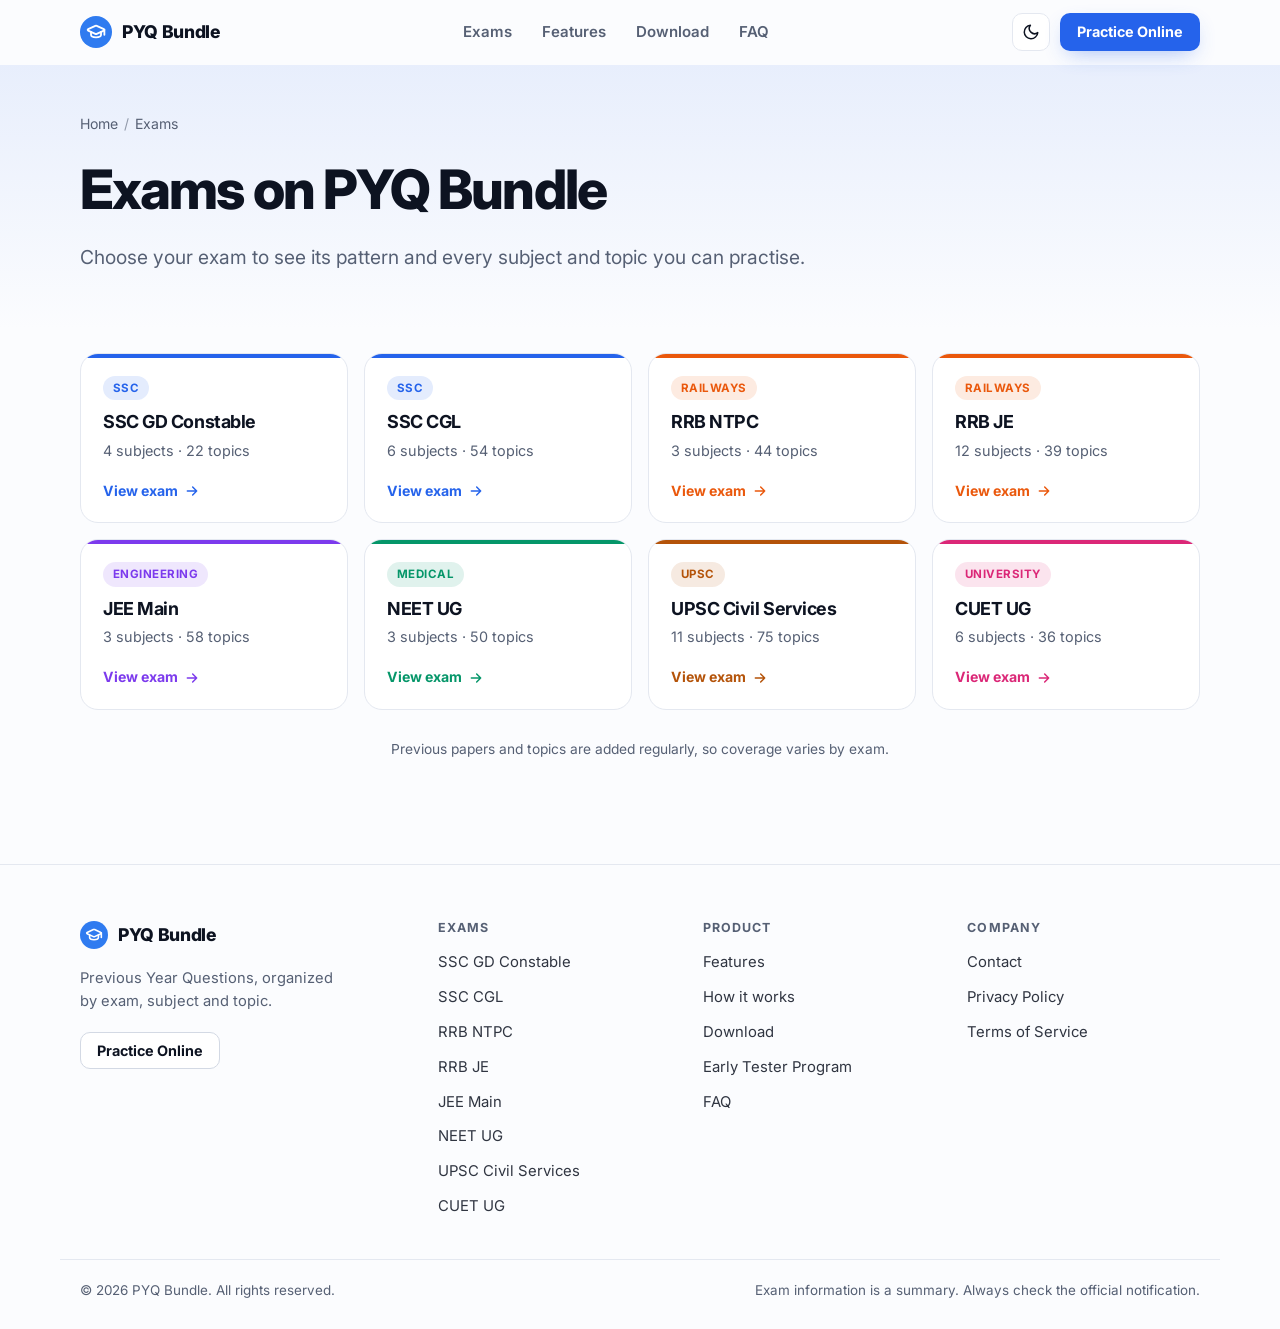
==== exams/index.html @ 5d4781ca "update" ====
<!doctype html>
<html lang="en">
<head>
  <meta charset="utf-8">
  <meta name="viewport" content="width=device-width, initial-scale=1">
  <title>Exams – SSC, Railways, JEE, NEET, UPSC &amp; CUET PYQs | PYQ Bundle</title>
  <meta name="description" content="Browse the competitive exams on PYQ Bundle: SSC, Railways, JEE, NEET, UPSC and CUET. See each exam&#x27;s pattern, subjects and topics, and practise PYQs online.">
  <link rel="canonical" href="https://pyqbundle.com/exams/">
  <meta name="robots" content="index, follow">
  <meta name="color-scheme" content="light dark">
  <meta name="theme-color" content="#ffffff" media="(prefers-color-scheme: light)">
  <meta name="theme-color" content="#0f1115" media="(prefers-color-scheme: dark)">
  <link rel="icon" href="../favicon.svg" type="image/svg+xml">
  <meta property="og:type" content="website">
  <meta property="og:site_name" content="PYQ Bundle">
  <meta property="og:title" content="Exams – SSC, Railways, JEE, NEET, UPSC &amp; CUET PYQs | PYQ Bundle">
  <meta property="og:description" content="Browse the competitive exams on PYQ Bundle: SSC, Railways, JEE, NEET, UPSC and CUET. See each exam&#x27;s pattern, subjects and topics, and practise PYQs online.">
  <meta property="og:url" content="https://pyqbundle.com/exams/">
  <meta property="og:image" content="https://pyqbundle.com/og-image.png">
  <meta property="og:image:width" content="1200">
  <meta property="og:image:height" content="630">
  <meta property="og:locale" content="en_IN">
  <meta name="twitter:card" content="summary_large_image">
  <script>
    (function () {
      var d = document.documentElement;
      d.classList.add('js');
      try { var t = localStorage.getItem('pyqb-theme'); if (t === 'light' || t === 'dark') d.setAttribute('data-theme', t); } catch (e) {}
    })();
  </script>
  <link rel="preconnect" href="https://fonts.googleapis.com">
  <link rel="preconnect" href="https://fonts.gstatic.com" crossorigin>
  <link rel="stylesheet" href="https://fonts.googleapis.com/css2?family=Inter:wght@400..800&display=swap">
  <link rel="stylesheet" href="../css/styles.css?v=8">
  <script src="../js/main.js?v=8" defer></script>
  <script type="application/ld+json">{"@context": "https://schema.org", "@type": "ItemList", "itemListElement": [{"@type": "ListItem", "position": 1, "url": "https://pyqbundle.com/exams/ssc-gd-constable/", "name": "SSC GD Constable"}, {"@type": "ListItem", "position": 2, "url": "https://pyqbundle.com/exams/ssc-cgl/", "name": "SSC CGL"}, {"@type": "ListItem", "position": 3, "url": "https://pyqbundle.com/exams/rrb-ntpc/", "name": "RRB NTPC"}, {"@type": "ListItem", "position": 4, "url": "https://pyqbundle.com/exams/rrb-je/", "name": "RRB JE"}, {"@type": "ListItem", "position": 5, "url": "https://pyqbundle.com/exams/jee-mains/", "name": "JEE Main"}, {"@type": "ListItem", "position": 6, "url": "https://pyqbundle.com/exams/neet-ug/", "name": "NEET UG"}, {"@type": "ListItem", "position": 7, "url": "https://pyqbundle.com/exams/upsc-civil-services/", "name": "UPSC Civil Services"}, {"@type": "ListItem", "position": 8, "url": "https://pyqbundle.com/exams/cuet-ug/", "name": "CUET UG"}]}</script>
</head>
<body>
  <a class="skip-link" href="#main">Skip to content</a>
  <header class="nav" id="nav">
    <div class="container nav-inner">
      <a href="../" class="logo" aria-label="PYQ Bundle home">
        <img src="../favicon.svg" alt="" width="32" height="32">
        <span>PYQ Bundle</span>
      </a>
      <nav aria-label="Primary">
        <ul class="nav-links">
          <li><a href="../exams/">Exams</a></li>
          <li><a href="../#features">Features</a></li>
          <li><a href="../#download">Download</a></li>
          <li><a href="../#faq">FAQ</a></li>
        </ul>
      </nav>
      <div class="nav-actions">
        <button class="theme-toggle" type="button" aria-label="Toggle dark mode">
          <svg class="i-moon" viewBox="0 0 24 24" width="18" height="18" aria-hidden="true"><path d="M21 12.8A9 9 0 1 1 11.2 3a7 7 0 0 0 9.8 9.8z"/></svg>
          <svg class="i-sun" viewBox="0 0 24 24" width="18" height="18" aria-hidden="true"><circle cx="12" cy="12" r="4"/><path d="M12 2v2M12 20v2M4.9 4.9l1.4 1.4M17.7 17.7l1.4 1.4M2 12h2M20 12h2M4.9 19.1l1.4-1.4M17.7 6.3l1.4-1.4"/></svg>
        </button>
        <a class="btn btn-primary btn-sm" href="https://app.pyqbundle.com" data-link="web_app" data-cta="nav_practice_online">Practice Online</a>
      </div>
    </div>
  </header>

  <main id="main">
    <section class="exam-hero">
      <div class="container">
        <nav class="breadcrumb" aria-label="Breadcrumb">
          <ol><li><a href="../">Home</a></li><li aria-current="page">Exams</li></ol>
        </nav>
        <h1>Exams on PYQ Bundle</h1>
        <p class="lead">Choose your exam to see its pattern and every subject and topic you can practise.</p>
      </div>
    </section>
    <section class="section section-tight">
      <div class="container">
        <div class="exam-grid-cards">
          <a class="exam-card reveal" href="../exams/ssc-gd-constable/" style="--accent:#2563eb"><span class="exam-group">SSC</span><h3>SSC GD Constable</h3><p>4 subjects · 22 topics</p><span class="exam-go" aria-hidden="true">View exam <svg viewBox="0 0 24 24" width="16" height="16"><path d="M5 12h14M13 6l6 6-6 6"/></svg></span></a>
          <a class="exam-card reveal" href="../exams/ssc-cgl/" style="--accent:#2563eb"><span class="exam-group">SSC</span><h3>SSC CGL</h3><p>6 subjects · 54 topics</p><span class="exam-go" aria-hidden="true">View exam <svg viewBox="0 0 24 24" width="16" height="16"><path d="M5 12h14M13 6l6 6-6 6"/></svg></span></a>
          <a class="exam-card reveal" href="../exams/rrb-ntpc/" style="--accent:#ea580c"><span class="exam-group">Railways</span><h3>RRB NTPC</h3><p>3 subjects · 44 topics</p><span class="exam-go" aria-hidden="true">View exam <svg viewBox="0 0 24 24" width="16" height="16"><path d="M5 12h14M13 6l6 6-6 6"/></svg></span></a>
          <a class="exam-card reveal" href="../exams/rrb-je/" style="--accent:#ea580c"><span class="exam-group">Railways</span><h3>RRB JE</h3><p>12 subjects · 39 topics</p><span class="exam-go" aria-hidden="true">View exam <svg viewBox="0 0 24 24" width="16" height="16"><path d="M5 12h14M13 6l6 6-6 6"/></svg></span></a>
          <a class="exam-card reveal" href="../exams/jee-mains/" style="--accent:#7c3aed"><span class="exam-group">Engineering</span><h3>JEE Main</h3><p>3 subjects · 58 topics</p><span class="exam-go" aria-hidden="true">View exam <svg viewBox="0 0 24 24" width="16" height="16"><path d="M5 12h14M13 6l6 6-6 6"/></svg></span></a>
          <a class="exam-card reveal" href="../exams/neet-ug/" style="--accent:#059669"><span class="exam-group">Medical</span><h3>NEET UG</h3><p>3 subjects · 50 topics</p><span class="exam-go" aria-hidden="true">View exam <svg viewBox="0 0 24 24" width="16" height="16"><path d="M5 12h14M13 6l6 6-6 6"/></svg></span></a>
          <a class="exam-card reveal" href="../exams/upsc-civil-services/" style="--accent:#b45309"><span class="exam-group">UPSC</span><h3>UPSC Civil Services</h3><p>11 subjects · 75 topics</p><span class="exam-go" aria-hidden="true">View exam <svg viewBox="0 0 24 24" width="16" height="16"><path d="M5 12h14M13 6l6 6-6 6"/></svg></span></a>
          <a class="exam-card reveal" href="../exams/cuet-ug/" style="--accent:#db2777"><span class="exam-group">University</span><h3>CUET UG</h3><p>6 subjects · 36 topics</p><span class="exam-go" aria-hidden="true">View exam <svg viewBox="0 0 24 24" width="16" height="16"><path d="M5 12h14M13 6l6 6-6 6"/></svg></span></a>
        </div>
        <p class="fine-note center">Previous papers and topics are added regularly, so coverage varies by exam.</p>
      </div>
    </section>
  </main>

  <!-- FOOTER:START (generated by tools/build_pages.py) -->
  <footer class="footer">
    <div class="container footer-grid">
      <div class="footer-brand">
        <a href="../" class="logo"><img src="../favicon.svg" alt="" width="28" height="28"><span>PYQ Bundle</span></a>
        <p class="footer-tag">Previous Year Questions, organized by exam, subject and topic.</p>
        <a class="btn btn-ghost btn-sm" href="https://app.pyqbundle.com" data-link="web_app" data-cta="footer_practice_online">Practice Online</a>
      </div>
      <nav aria-label="Exams">
        <h2 class="footer-h">Exams</h2>
        <ul class="footer-list">
            <li><a href="../exams/ssc-gd-constable/">SSC GD Constable</a></li>
            <li><a href="../exams/ssc-cgl/">SSC CGL</a></li>
            <li><a href="../exams/rrb-ntpc/">RRB NTPC</a></li>
            <li><a href="../exams/rrb-je/">RRB JE</a></li>
            <li><a href="../exams/jee-mains/">JEE Main</a></li>
            <li><a href="../exams/neet-ug/">NEET UG</a></li>
            <li><a href="../exams/upsc-civil-services/">UPSC Civil Services</a></li>
            <li><a href="../exams/cuet-ug/">CUET UG</a></li>
        </ul>
      </nav>
      <nav aria-label="Product">
        <h2 class="footer-h">Product</h2>
        <ul class="footer-list">
          <li><a href="../#features">Features</a></li>
          <li><a href="../#how">How it works</a></li>
          <li><a href="../#download">Download</a></li>
          <li data-ea><a href="../#early-access">Early Tester Program</a></li>
          <li><a href="../#faq">FAQ</a></li>
        </ul>
      </nav>
      <nav aria-label="Company">
        <h2 class="footer-h">Company</h2>
        <ul class="footer-list">
          <li><a href="../contact.html">Contact</a></li>
          <li><a href="../privacy.html">Privacy Policy</a></li>
          <li><a href="../terms.html">Terms of Service</a></li>
        </ul>
      </nav>
    </div>
    <div class="container footer-bottom">
      <p>© <span id="year">2026</span> PYQ Bundle. All rights reserved.</p>
      <p>Exam information is a summary. Always check the official notification.</p>
    </div>
  </footer>
  <!-- FOOTER:END -->
</body>
</html>
---- css/styles.css ----
/* =========================================================
   PYQ Bundle – pre-launch landing page
   1. Tokens (light / dark)   2. Base   3. Components
   4. Sections                5. Animations   6. Responsive
   ========================================================= */

/* ---------- 1. Tokens ---------- */
:root {
  --font: "Inter", system-ui, -apple-system, "Segoe UI", Roboto, sans-serif;

  --bg: #fbfcfe;
  --bg-alt: #f3f6fb;
  --surface: #ffffff;
  --text: #0d1321;
  --muted: #566074;
  --border: #e4e8f0;
  --border-strong: #d3d9e4;

  --primary: #2563eb;
  --primary-2: #0891b2;
  --primary-soft: #eaf1ff;
  --btn-bg: #2563eb;
  --btn-bg-hover: #1d4ed8;
  --btn-shadow: rgba(37, 99, 235, .45);
  --ring: rgba(37, 99, 235, .55);
  --ring-soft: rgba(37, 99, 235, .15);

  --accent-soft: #fff7e6;
  --accent-border: #fbe0a3;
  --accent-text: #8a4b00;

  --success: #16a34a;
  --success-soft: #e7f7ee;
  --danger: #dc2626;
  --danger-soft: #fdeeee;

  --line: #dde3ee;
  --screen: #f4f6fa;
  --grid: rgba(13, 19, 33, .05);
  --glow-1: rgba(37, 99, 235, .16);
  --glow-2: rgba(8, 145, 178, .10);
  --shadow-lg: 0 24px 48px -18px rgba(15, 30, 70, .22);
}

@media (prefers-color-scheme: dark) {
  :root:not([data-theme="light"]) {
    --bg: #0f1115;
    --bg-alt: #13161b;
    --surface: #181b21;
    --text: #eceef3;
    --muted: #9ca3b1;
    --border: #262a32;
    --border-strong: #323743;
    --primary: #5b9dff;
    --primary-2: #22d3ee;
    --primary-soft: #182338;
    --btn-bg: #2f7bf0;
    --btn-bg-hover: #4189f5;
    --btn-shadow: rgba(47, 123, 240, .4);
    --ring: rgba(91, 157, 255, .6);
    --ring-soft: rgba(91, 157, 255, .18);
    --accent-soft: #261f12;
    --accent-border: #4a3814;
    --accent-text: #fcd34d;
    --success: #22c55e;
    --success-soft: #122619;
    --danger: #f87171;
    --danger-soft: #2b1517;
    --line: #2a2f39;
    --screen: #121418;
    --grid: rgba(255, 255, 255, .035);
    --glow-1: rgba(47, 123, 240, .20);
    --glow-2: rgba(34, 211, 238, .07);
    --shadow-lg: 0 24px 48px -18px rgba(0, 0, 0, .7);
  }
  :root:not([data-theme="light"]) .i-moon { display: none; }
  :root:not([data-theme="light"]) .i-sun { display: block; }
}

:root[data-theme="dark"] {
  --bg: #0f1115;
  --bg-alt: #13161b;
  --surface: #181b21;
  --text: #eceef3;
  --muted: #9ca3b1;
  --border: #262a32;
  --border-strong: #323743;
  --primary: #5b9dff;
  --primary-2: #22d3ee;
  --primary-soft: #182338;
  --btn-bg: #2f7bf0;
  --btn-bg-hover: #4189f5;
  --btn-shadow: rgba(47, 123, 240, .4);
  --ring: rgba(91, 157, 255, .6);
  --ring-soft: rgba(91, 157, 255, .18);
  --accent-soft: #261f12;
  --accent-border: #4a3814;
  --accent-text: #fcd34d;
  --success: #22c55e;
  --success-soft: #122619;
  --danger: #f87171;
  --danger-soft: #2b1517;
  --line: #2a2f39;
  --screen: #121418;
  --grid: rgba(255, 255, 255, .035);
  --glow-1: rgba(47, 123, 240, .20);
  --glow-2: rgba(34, 211, 238, .07);
  --shadow-lg: 0 24px 48px -18px rgba(0, 0, 0, .7);
}
:root[data-theme="dark"] .i-moon { display: none; }
:root[data-theme="dark"] .i-sun { display: block; }

/* ---------- 2. Base ---------- */
*, *::before, *::after { box-sizing: border-box; }
html { scroll-behavior: smooth; scroll-padding-top: 76px; -webkit-text-size-adjust: 100%; }
body {
  margin: 0;
  font-family: var(--font);
  font-size: 1rem;
  line-height: 1.6;
  background: var(--bg);
  color: var(--text);
  -webkit-font-smoothing: antialiased;
  overflow-x: hidden;
}
h1, h2, h3 { margin: 0; line-height: 1.15; letter-spacing: -.025em; }
p { margin: 0; }
a { color: inherit; }
img { display: block; max-width: 100%; height: auto; }
svg { flex: none; }
[hidden] { display: none !important; }
:focus-visible { outline: 3px solid var(--ring); outline-offset: 2px; border-radius: 6px; }

.container { width: 100%; max-width: 1160px; margin: 0 auto; padding: 0 20px; }
.section { padding: 104px 0; }
.section-alt { background: var(--bg-alt); }
.section-head { max-width: 640px; margin: 0 auto 52px; text-align: center; }
h2 { font-size: clamp(1.9rem, 4.2vw, 2.8rem); font-weight: 800; }
.section-sub { color: var(--muted); font-size: 1.075rem; margin-top: 14px; }
.eyebrow {
  display: inline-block;
  margin-bottom: 12px;
  font-size: .78rem;
  font-weight: 700;
  letter-spacing: .09em;
  text-transform: uppercase;
  color: var(--primary);
}

.skip-link {
  position: absolute; left: 12px; top: -60px; z-index: 100;
  padding: 10px 14px; border-radius: 10px;
  background: var(--btn-bg); color: #fff; font-weight: 600; text-decoration: none;
}
.skip-link:focus { top: 12px; }

/* ---------- 3. Components ---------- */
.btn {
  display: inline-flex; align-items: center; justify-content: center; gap: 8px;
  padding: 12px 20px;
  font: inherit; font-weight: 700; line-height: 1.2; white-space: nowrap;
  text-decoration: none; cursor: pointer;
  border: 1px solid transparent; border-radius: 12px;
  transition: transform .15s ease, background-color .2s ease, border-color .2s ease, box-shadow .2s ease;
}
.btn svg { fill: none; stroke: currentColor; stroke-width: 2.2; stroke-linecap: round; stroke-linejoin: round; }
.btn:active { transform: translateY(1px); }
.btn-primary { background: var(--btn-bg); color: #fff; box-shadow: 0 8px 22px -8px var(--btn-shadow); }
.btn-primary:hover { background: var(--btn-bg-hover); transform: translateY(-1px); }
.btn-ghost { background: var(--surface); color: var(--text); border-color: var(--border-strong); }
.btn-ghost:hover { border-color: var(--primary); color: var(--primary); }
.btn-lg { padding: 15px 26px; font-size: 1.04rem; border-radius: 14px; }
.btn-sm { padding: 9px 16px; font-size: .9rem; border-radius: 10px; }
.btn-block { width: 100%; }
.btn[disabled] { opacity: .75; cursor: progress; transform: none; }

/* Android / Google Play button: "coming soon" until links.play_store is set */
.btn-store { gap: 12px; padding: 11px 22px; color: #fff; background: #111318; border-color: #2b2f38; text-align: left; }
.btn-store:hover { background: #000; transform: translateY(-1px); }
.btn-store > span { display: flex; flex-direction: column; line-height: 1.15; }
.btn-store small { font-size: .7rem; font-weight: 600; letter-spacing: .02em; opacity: .75; }
.btn-store .play-icon { fill: currentColor; stroke: none; }
.btn-store.is-soon { cursor: default; color: var(--muted); background: var(--surface); border-color: var(--border-strong); border-style: dashed; }
.btn-store.is-soon:hover { transform: none; background: var(--surface); }

.pulse-dot {
  display: inline-block; width: 9px; height: 9px; border-radius: 50%;
  background: var(--success);
  box-shadow: 0 0 0 0 rgba(34, 197, 94, .55);
  animation: pulse 2s infinite;
}
.fine-note { margin-top: 14px; font-size: .86rem; color: var(--muted); }
.fine-note.center { text-align: center; margin-top: 28px; }
.fine-note a, .section-sub a { color: var(--primary); font-weight: 600; }

/* ---------- Navbar ---------- */
.nav {
  position: sticky; top: 0; z-index: 50;
  background: var(--bg);
  background: color-mix(in srgb, var(--bg) 84%, transparent);
  -webkit-backdrop-filter: saturate(1.5) blur(12px);
  backdrop-filter: saturate(1.5) blur(12px);
  border-bottom: 1px solid transparent;
  transition: border-color .2s ease;
}
.nav.scrolled { border-bottom-color: var(--border); }
.nav-inner { display: flex; align-items: center; justify-content: space-between; gap: 16px; height: 64px; }
.logo { display: inline-flex; align-items: center; gap: 10px; white-space: nowrap; font-weight: 800; font-size: 1.1rem; letter-spacing: -.02em; text-decoration: none; }
.nav-links { display: flex; gap: 30px; margin: 0; padding: 0; list-style: none; }
.nav-links a { color: var(--muted); font-weight: 600; font-size: .94rem; text-decoration: none; transition: color .15s; }
.nav-links a:hover { color: var(--text); }
.nav-actions { display: flex; align-items: center; gap: 10px; }
.theme-toggle {
  display: grid; place-items: center; width: 38px; height: 38px;
  color: var(--text); background: var(--surface);
  border: 1px solid var(--border); border-radius: 10px; cursor: pointer;
}
.theme-toggle:hover { border-color: var(--border-strong); }
.theme-toggle svg { fill: none; stroke: currentColor; stroke-width: 2; stroke-linecap: round; stroke-linejoin: round; }
.i-sun { display: none; }

/* ---------- 4. Sections ---------- */

/* Hero */
.hero { position: relative; isolation: isolate; overflow: hidden; padding: 80px 0 72px; }
.hero-bg {
  position: absolute; inset: 0; z-index: -1;
  background:
    radial-gradient(50% 60% at 20% 0%, var(--glow-1), transparent 70%),
    radial-gradient(35% 45% at 85% 35%, var(--glow-2), transparent 70%);
}
.hero-bg::after {
  content: ""; position: absolute; inset: 0;
  background-image: linear-gradient(var(--grid) 1px, transparent 1px), linear-gradient(90deg, var(--grid) 1px, transparent 1px);
  background-size: 44px 44px;
  -webkit-mask-image: radial-gradient(ellipse 70% 65% at 30% 15%, #000 30%, transparent 75%);
  mask-image: radial-gradient(ellipse 70% 65% at 30% 15%, #000 30%, transparent 75%);
}
.hero-grid { display: grid; grid-template-columns: 1.15fr .85fr; gap: 56px; align-items: center; }
.badge {
  display: inline-flex; align-items: center; gap: 8px;
  padding: 6px 14px; font-size: .86rem; font-weight: 600;
  background: var(--surface); border: 1px solid var(--border); border-radius: 999px;
}
.hero h1 { margin-top: 22px; font-size: clamp(2.3rem, 5vw, 3.7rem); font-weight: 800; letter-spacing: -.04em; line-height: 1.05; }
.grad {
  background: linear-gradient(95deg, var(--primary), var(--primary-2));
  -webkit-background-clip: text; background-clip: text;
  color: transparent;
}
.lead { max-width: 580px; margin-top: 22px; color: var(--muted); font-size: clamp(1.05rem, 2vw, 1.2rem); }
.cta-row { display: flex; flex-wrap: wrap; justify-content: center; gap: 12px; margin-top: 34px; }
.cta-left { justify-content: flex-start; }
.hero-note { margin-top: 18px; font-size: .9rem; color: var(--muted); }

/* App phone mockup (hero) */
.hero-device { display: flex; justify-content: center; }
.phone {
  width: 100%; max-width: 290px;
  aspect-ratio: 9 / 18.5; padding: 10px;
  background: var(--surface); border: 1px solid var(--border-strong); border-radius: 36px;
  box-shadow: var(--shadow-lg), 0 0 0 6px color-mix(in srgb, var(--surface) 60%, transparent);
}
.phone-hero { transform: rotate(2deg); }
.phone-hero:not(:has(img)) { aspect-ratio: auto; }
.phone-hero .app-screen { min-height: 540px; }
.phone-img { display: block; width: 100%; height: 100%; object-fit: cover; object-position: top; border-radius: 26px; }
.screen { height: 100%; overflow: hidden; border-radius: 26px; }
.app-screen {
  display: flex; flex-direction: column; gap: 10px; padding: 14px 12px 0;
  font-size: .72rem; line-height: 1.35;
  color: #e8eaf0; background: #121212;
}
.app-top { display: flex; align-items: center; gap: 8px; padding: 2px 2px 4px; font-weight: 800; font-size: .85rem; }
.app-card { display: flex; flex-direction: column; gap: 4px; padding: 12px; background: #1b1c1f; border: 1px solid #2a2c31; border-radius: 14px; }
.app-card strong { font-size: .84rem; color: #fff; }
.app-card small { color: #a3a8b4; font-size: .68rem; }
.app-pyq { flex-direction: row; align-items: center; gap: 10px; }
.app-pyq > span:last-child { display: flex; flex-direction: column; gap: 2px; }
.app-ico { display: grid; place-items: center; width: 34px; height: 34px; flex: none; background: #2f7bf0; border-radius: 10px; }
.app-ico svg { width: 18px; height: 18px; fill: none; stroke: #fff; stroke-width: 2; stroke-linecap: round; stroke-linejoin: round; }
.app-label { margin: 4px 2px -2px; font-weight: 700; color: #c9cdd6; }
.app-course { margin-top: 4px; font-weight: 700; color: #fff; }
.app-progress { display: flex; justify-content: space-between; margin-top: 6px; color: #a3a8b4; font-size: .66rem; }
.app-bar { height: 5px; overflow: hidden; background: #2a2c31; border-radius: 999px; }
.app-bar span { display: block; height: 100%; background: #2f7bf0; border-radius: 999px; }
.app-btn { margin-top: 8px; padding: 7px; text-align: center; font-weight: 700; color: #fff; background: #2f7bf0; border-radius: 9px; }
.app-mini { display: flex; align-items: center; gap: 14px; margin-top: 6px; }
.ring-mini {
  width: 46px; height: 46px; border-radius: 50%; flex: none;
  background: conic-gradient(#2f7bf0 0 64%, #2a2c31 0);
  -webkit-mask: radial-gradient(circle, transparent 55%, #000 56%);
  mask: radial-gradient(circle, transparent 55%, #000 56%);
}
.mini-bars { display: flex; align-items: flex-end; gap: 6px; height: 40px; flex: 1; }
.mini-bars i { flex: 1; height: var(--h); background: #2f4f86; border-radius: 3px 3px 1px 1px; }
.mini-bars i:nth-child(2) { background: #2f7bf0; }
.app-nav { display: flex; justify-content: space-around; margin: auto -12px 0; padding: 10px 4px 12px; font-size: .62rem; font-weight: 600; color: #8b909c; background: #18191c; border-top: 1px solid #2a2c31; }
.app-nav .on { color: #5b9dff; }

/* Stats */
.stats-section { padding: 0 0 88px; }
.stats-title { margin-bottom: 20px; text-align: center; font-size: .8rem; font-weight: 700; letter-spacing: .09em; text-transform: uppercase; color: var(--muted); }
.stats-grid {
  display: grid; grid-template-columns: repeat(auto-fit, minmax(min(100%, 150px), 1fr)); gap: 16px;
  margin: 0; padding: 0; list-style: none;
}
.stat-card {
  display: flex; flex-direction: column; justify-content: center;
  min-height: 124px; padding: 24px;
  background: var(--surface); border: 1px solid var(--border); border-radius: 20px;
}
.stat-value { font-size: clamp(1.7rem, 3.2vw, 2.4rem); font-weight: 800; letter-spacing: -.035em; line-height: 1; white-space: nowrap; }
.stat-label { margin-top: 10px; color: var(--muted); font-weight: 600; }
.skeleton {
  background: linear-gradient(90deg, var(--surface) 0%, var(--bg-alt) 50%, var(--surface) 100%);
  background-size: 200% 100%;
  animation: shimmer 1.4s linear infinite;
}
.stat-in { animation: fade-up .55s ease both; animation-delay: calc(var(--d, 0) * 80ms); }

/* Exam cards */
.exam-grid-cards { display: grid; grid-template-columns: repeat(4, 1fr); gap: 16px; }
.exam-card {
  --accent: var(--primary);
  position: relative; display: flex; flex-direction: column; gap: 6px;
  padding: 22px 22px 20px; overflow: hidden;
  color: var(--text); text-decoration: none;
  background: var(--surface); border: 1px solid var(--border); border-radius: 18px;
  transition: transform .2s ease, border-color .2s ease, box-shadow .2s ease;
}
.exam-card::before { content: ""; position: absolute; inset: 0 0 auto; height: 4px; background: var(--accent); }
.exam-card:hover { transform: translateY(-3px); border-color: color-mix(in srgb, var(--accent) 45%, var(--border)); box-shadow: var(--shadow-lg); }
.exam-group {
  align-self: flex-start; padding: 3px 10px;
  font-size: .72rem; font-weight: 700; letter-spacing: .04em; text-transform: uppercase;
  color: var(--accent); background: color-mix(in srgb, var(--accent) 12%, transparent); border-radius: 999px;
}
.exam-card h3 { margin-top: 6px; font-size: 1.12rem; font-weight: 700; }
.exam-card p { color: var(--muted); font-size: .9rem; }
.exam-go { display: inline-flex; align-items: center; gap: 6px; margin-top: auto; padding-top: 12px; font-size: .88rem; font-weight: 700; color: var(--accent); }
.exam-go svg { fill: none; stroke: currentColor; stroke-width: 2.2; stroke-linecap: round; stroke-linejoin: round; transition: transform .2s ease; }
.exam-card:hover .exam-go svg { transform: translateX(3px); }

/* Features (bento) */
.bento { display: grid; grid-template-columns: repeat(4, 1fr); gap: 16px; }
.feature {
  --accent: var(--primary);
  padding: 26px; background: var(--surface);
  border: 1px solid var(--border); border-radius: 20px;
  transition: transform .2s ease, border-color .2s ease, box-shadow .2s ease;
}
.feature:hover { transform: translateY(-3px); border-color: color-mix(in srgb, var(--accent) 40%, var(--border)); box-shadow: var(--shadow-lg); }
.feature.f-lg, .feature.f-wide { grid-column: span 2; }
.feature.f-lg { background: linear-gradient(160deg, color-mix(in srgb, var(--accent) 9%, var(--surface)) 0%, var(--surface) 60%); }
.icon {
  display: grid; place-items: center; width: 46px; height: 46px; margin-bottom: 18px;
  color: var(--accent, var(--primary)); background: color-mix(in srgb, var(--accent, var(--primary)) 13%, transparent); border-radius: 13px;
}
.icon svg { width: 22px; height: 22px; fill: none; stroke: currentColor; stroke-width: 2; stroke-linecap: round; stroke-linejoin: round; }
.feature h3 { font-size: 1.08rem; font-weight: 700; }
.feature.f-lg h3 { font-size: 1.3rem; }
.feature p { margin-top: 6px; color: var(--muted); font-size: .95rem; }
.feature .soon-tag { display: inline-block; margin-left: 6px; padding: 2px 8px; font-size: .7rem; font-weight: 700; vertical-align: middle; color: var(--accent-text); background: var(--accent-soft); border-radius: 999px; }

/* How it works */
.how-steps { display: grid; grid-template-columns: repeat(5, 1fr); gap: 16px; margin: 0; padding: 0; list-style: none; counter-reset: none; }
.how-steps li { position: relative; padding: 24px 20px; background: var(--surface); border: 1px solid var(--border); border-radius: 18px; }
.how-steps li:not(:last-child)::after {
  content: ""; position: absolute; top: 40px; right: -13px; z-index: 1;
  width: 10px; height: 10px; border-top: 2px solid var(--border-strong); border-right: 2px solid var(--border-strong);
  transform: rotate(45deg);
}
.how-num { display: grid; place-items: center; width: 34px; height: 34px; margin-bottom: 14px; font-weight: 800; color: var(--primary); background: var(--primary-soft); border-radius: 50%; }
.how-steps li:last-child .how-num { color: #fff; background: var(--btn-bg); }
.how-steps h3 { font-size: 1rem; font-weight: 700; }
.how-steps p { margin-top: 4px; font-size: .9rem; color: var(--muted); }

/* Product preview (real screenshots) */
.shots { display: grid; grid-template-columns: repeat(auto-fit, minmax(200px, 1fr)); gap: 28px; justify-items: center; }
.shot { margin: 0; width: 100%; max-width: 250px; }
.shot .phone { max-width: 250px; }
.shot figcaption { display: flex; flex-direction: column; gap: 2px; margin-top: 18px; text-align: center; }
.shot figcaption strong { font-size: 1.05rem; }
.shot figcaption span { color: var(--muted); font-size: .92rem; }

/* Download */
.download-panel {
  display: grid; grid-template-columns: 1fr auto; gap: 40px; align-items: center;
  padding: 48px; background: var(--surface); border: 1px solid var(--border); border-radius: 28px;
}
.download-actions { display: flex; flex-wrap: wrap; align-items: center; gap: 14px; margin-top: 28px; }
.play-badge img { display: block; height: 74px; width: auto; margin: -10px -12px; }
.play-soon {
  display: inline-flex; align-items: center; gap: 12px; padding: 11px 20px;
  color: var(--muted); border: 1px dashed var(--border-strong); border-radius: 14px;
}
.play-soon svg { fill: currentColor; }
.play-soon > span { display: flex; flex-direction: column; line-height: 1.2; }
.play-soon strong { color: var(--text); }
.play-soon small { font-size: .82rem; }
.compat { display: grid; gap: 8px; margin: 26px 0 0; padding: 0; list-style: none; font-size: .92rem; color: var(--muted); }
.compat strong { display: inline-block; min-width: 76px; color: var(--text); }
.qr-card { padding: 18px; text-align: center; background: #fff; border: 1px solid var(--border); border-radius: 20px; }
.qr-card p { margin-top: 10px; font-size: .82rem; font-weight: 600; color: #333; }
.qr svg { display: block; width: 160px; height: 160px; }

/* Early tester program */
.ea-panel {
  position: relative; isolation: isolate; overflow: hidden;
  padding: 64px 56px;
  color: #fff;
  background: linear-gradient(140deg, #0b1633 0%, #10245a 55%, #1d4ed8 130%);
  border-radius: 32px;
}
.ea-glow {
  position: absolute; inset: 0; z-index: -1;
  background:
    radial-gradient(40% 50% at 85% 0%, rgba(96, 165, 250, .35), transparent 70%),
    radial-gradient(35% 45% at 5% 100%, rgba(245, 158, 11, .18), transparent 70%);
}
.ea-head { max-width: 680px; margin: 0 auto; text-align: center; }
.ea-head p:not(.eyebrow) { margin-top: 14px; font-size: 1.07rem; color: rgba(255, 255, 255, .8); }
.eyebrow-amber { color: #fcd34d; }
.reward {
  display: flex; align-items: center; gap: 20px;
  max-width: 660px; margin: 36px auto 0; padding: 22px 26px;
  background: rgba(255, 255, 255, .07);
  border: 1px solid rgba(252, 211, 77, .35); border-radius: 22px;
}
.reward-icon {
  display: grid; place-items: center; flex: none; width: 60px; height: 60px;
  font-size: 1.9rem; background: linear-gradient(135deg, #fcd34d, #f59e0b); border-radius: 16px;
}
.reward h3 { font-size: clamp(1.15rem, 2.4vw, 1.45rem); font-weight: 800; color: #fde68a; }
.reward p { margin-top: 4px; color: rgba(255, 255, 255, .8); font-size: .95rem; }
.steps { display: grid; grid-template-columns: repeat(5, 1fr); gap: 18px; margin: 44px 0 0; padding: 0; list-style: none; }
.step { position: relative; padding: 22px 18px; background: rgba(255, 255, 255, .05); border: 1px solid rgba(255, 255, 255, .12); border-radius: 18px; }
.step:not(:last-child)::after {
  content: "→"; position: absolute; top: 50%; right: -15px; z-index: 1;
  transform: translateY(-50%); font-weight: 700; color: rgba(255, 255, 255, .45);
}
.step-num { display: grid; place-items: center; width: 36px; height: 36px; margin-bottom: 14px; font-weight: 800; color: #10245a; background: #fff; border-radius: 50%; }
.step:last-child { border-color: rgba(252, 211, 77, .45); background: rgba(252, 211, 77, .08); }
.step:last-child .step-num { color: #1f1300; background: linear-gradient(135deg, #fcd34d, #f59e0b); }
.step h3 { font-size: 1rem; font-weight: 700; }
.step p { margin-top: 6px; font-size: .9rem; color: rgba(255, 255, 255, .72); }

/* Registration form */
.reg-grid { display: grid; grid-template-columns: 1fr 1.15fr; gap: 56px; align-items: start; margin-top: 56px; }
.reg-copy { padding-top: 12px; }
.reg-copy h2 { font-size: clamp(1.6rem, 3.4vw, 2.2rem); }
.checklist { margin: 28px 0 0; padding: 0; list-style: none; }
.checklist li { display: flex; align-items: center; gap: 12px; padding: 7px 0; font-weight: 600; }
.checklist svg {
  width: 22px; height: 22px; padding: 4px; flex: none;
  fill: none; stroke: var(--success); stroke-width: 3; stroke-linecap: round; stroke-linejoin: round;
  background: var(--success-soft); border-radius: 50%;
}
.form-card { padding: 32px; background: var(--surface); border: 1px solid var(--border); border-radius: 24px; box-shadow: var(--shadow-lg); }
.field { margin-bottom: 18px; }
.field label { display: block; margin-bottom: 6px; font-size: .92rem; font-weight: 600; }
.opt { font-weight: 500; color: var(--muted); }
.row-2 { display: grid; grid-template-columns: 1fr 1fr; gap: 14px; }
input[type="text"], input[type="email"], input[type="tel"], select, textarea {
  width: 100%; padding: 12px 14px;
  font: inherit; font-size: 1rem; color: var(--text);
  background: var(--bg); border: 1px solid var(--border-strong); border-radius: 12px;
  transition: border-color .15s ease, box-shadow .15s ease;
}
textarea { resize: vertical; min-height: 92px; }
select {
  -webkit-appearance: none; appearance: none; padding-right: 40px; cursor: pointer;
  background-image: url("data:image/svg+xml,%3Csvg xmlns='http://www.w3.org/2000/svg' viewBox='0 0 24 24' fill='none' stroke='%238a93a6' stroke-width='2' stroke-linecap='round' stroke-linejoin='round'%3E%3Cpath d='m6 9 6 6 6-6'/%3E%3C/svg%3E");
  background-repeat: no-repeat; background-position: right 14px center; background-size: 18px;
}
input:focus, select:focus, textarea:focus { outline: none; border-color: var(--primary); box-shadow: 0 0 0 4px var(--ring-soft); }
[aria-invalid="true"] { border-color: var(--danger) !important; }
.field-error { margin-top: 6px; font-size: .85rem; font-weight: 500; color: var(--danger); }
.field-error:empty { display: none; }
.check {
  display: flex; align-items: flex-start; gap: 12px;
  margin-bottom: 18px; padding: 14px 16px; cursor: pointer;
  border: 1px solid var(--border-strong); border-radius: 14px;
  transition: border-color .15s ease, background-color .15s ease;
}
.check:has(input:checked) { background: var(--primary-soft); border-color: var(--primary); }
.check input { width: 20px; height: 20px; margin: 2px 0 0; flex: none; accent-color: var(--btn-bg); cursor: pointer; }
.check strong { display: block; font-size: .96rem; }
.check small { display: block; margin-top: 2px; font-size: .85rem; color: var(--muted); }
.hp { position: absolute; left: -9999px; width: 1px; height: 1px; overflow: hidden; }
.form-alert { margin-bottom: 16px; padding: 12px 14px; font-size: .92rem; font-weight: 500; color: var(--danger); background: var(--danger-soft); border-radius: 12px; }
.form-note { margin-top: 12px; font-size: .82rem; text-align: center; color: var(--muted); }
.form-note a { color: var(--primary); }
.spinner {
  display: none; width: 18px; height: 18px;
  border: 2.5px solid rgba(255, 255, 255, .4); border-top-color: #fff; border-radius: 50%;
  animation: spin .7s linear infinite;
}
.is-loading .spinner { display: inline-block; }
.success { padding: 28px 8px; text-align: center; outline: none; }
.success-icon {
  display: grid; place-items: center; width: 68px; height: 68px; margin: 0 auto 20px;
  background: var(--success-soft); border-radius: 50%;
  animation: pop .45s cubic-bezier(.2, 1.4, .4, 1) both;
}
.success-icon svg { width: 32px; height: 32px; fill: none; stroke: var(--success); stroke-width: 3; stroke-linecap: round; stroke-linejoin: round; }
.success h3 { margin-bottom: 12px; font-size: 1.6rem; font-weight: 800; }
.success p { color: var(--muted); }
.success p + p { margin-top: 6px; }
.success-note { margin-top: 14px; font-size: .9rem; }
.success .success-tester {
  display: inline-block; margin-top: 14px; padding: 10px 16px;
  font-weight: 600; color: var(--primary); background: var(--primary-soft); border-radius: 12px;
}
.success .btn { margin-top: 22px; }

/* FAQ */
.faq-wrap { max-width: 780px; }
.faq details { border-bottom: 1px solid var(--border-strong); }
.faq summary { display: flex; align-items: center; justify-content: space-between; gap: 16px; padding: 22px 0; cursor: pointer; list-style: none; }
.faq summary::-webkit-details-marker { display: none; }
.faq summary h3 { font-size: 1.08rem; font-weight: 700; letter-spacing: -.01em; }
.plus { position: relative; width: 14px; height: 14px; flex: none; }
.plus::before, .plus::after {
  content: ""; position: absolute; top: 50%; left: 0; width: 14px; height: 2px; margin-top: -1px;
  background: var(--muted); border-radius: 2px; transition: transform .2s ease;
}
.plus::after { transform: rotate(90deg); }
.faq details[open] .plus::after { transform: rotate(0); }
.faq details p { padding: 0 32px 22px 0; color: var(--muted); }
.faq details p a { color: var(--primary); font-weight: 600; }

/* Footer */
.footer { padding: 56px 0 28px; border-top: 1px solid var(--border); background: var(--bg); }
.footer-grid { display: grid; grid-template-columns: 1.4fr 1fr 1fr 1fr; gap: 32px; }
.footer-tag { margin: 10px 0 18px; max-width: 260px; font-size: .92rem; color: var(--muted); }
.footer-h { margin-bottom: 14px; font-size: .78rem; font-weight: 700; letter-spacing: .09em; text-transform: uppercase; color: var(--muted); }
.footer-list { display: grid; gap: 9px; margin: 0; padding: 0; list-style: none; }
.footer-list a { color: var(--text); font-size: .93rem; text-decoration: none; opacity: .85; }
.footer-list a:hover { color: var(--primary); opacity: 1; }
.footer-bottom { display: flex; flex-wrap: wrap; justify-content: space-between; gap: 8px; margin-top: 40px; padding-top: 20px; font-size: .84rem; color: var(--muted); border-top: 1px solid var(--border); }

/* ---------- Exam pages ---------- */
.exam-page { --accent: var(--primary); }
.exam-hero { position: relative; padding: 48px 0 56px; background: linear-gradient(180deg, color-mix(in srgb, var(--accent, var(--primary)) 9%, var(--bg)) 0%, var(--bg) 100%); }
.exam-hero h1 { margin-top: 12px; font-size: clamp(2.1rem, 5vw, 3.4rem); font-weight: 800; letter-spacing: -.035em; }
.exam-hero .lead { max-width: 760px; }
.breadcrumb ol { display: flex; flex-wrap: wrap; gap: 6px; margin: 0 0 22px; padding: 0; list-style: none; font-size: .88rem; color: var(--muted); }
.breadcrumb li + li::before { content: "/"; margin-right: 6px; opacity: .6; }
.breadcrumb a { color: var(--muted); text-decoration: none; }
.breadcrumb a:hover { color: var(--text); }
.exam-page .exam-group { display: inline-block; }
.exam-facts { display: flex; flex-wrap: wrap; gap: 10px; margin: 24px 0 0; padding: 0; list-style: none; }
.exam-facts li { padding: 8px 14px; font-size: .9rem; color: var(--muted); background: var(--surface); border: 1px solid var(--border); border-radius: 999px; }
.exam-facts strong { color: var(--text); }
.exam-grid { display: grid; grid-template-columns: 1fr 1.2fr; gap: 56px; }
.exam-section h2, .narrow h2 { font-size: clamp(1.5rem, 3vw, 2rem); }
.stage-list { margin: 14px 0 0; padding-left: 22px; color: var(--muted); }
.stage-list li { margin: 8px 0; padding-left: 4px; }
.stage-list li::marker { font-weight: 700; color: var(--accent); }
.official { margin-top: 22px; font-size: .95rem; color: var(--muted); }
.official a { color: var(--accent); font-weight: 600; }
.table-wrap { margin-top: 14px; overflow-x: auto; border: 1px solid var(--border); border-radius: 14px; }
.pattern-table, .legal table { width: 100%; border-collapse: collapse; font-size: .94rem; }
.pattern-table caption { padding: 12px 14px; text-align: left; font-weight: 700; background: var(--bg-alt); border-bottom: 1px solid var(--border); }
.pattern-table th, .pattern-table td, .legal th, .legal td { padding: 11px 14px; text-align: left; border-bottom: 1px solid var(--border); }
.pattern-table th { font-size: .82rem; font-weight: 700; color: var(--muted); }
.pattern-table td + td, .pattern-table th + th { text-align: right; }
.pattern-table tfoot td { font-weight: 800; border-bottom: 0; }
.pattern-notes { margin: 14px 0 0; padding-left: 20px; color: var(--muted); font-size: .93rem; }
.pattern-notes li { margin: 5px 0; }
.subject-grid { display: grid; grid-template-columns: repeat(auto-fill, minmax(min(100%, 330px), 1fr)); gap: 16px; }
.subject-card { padding: 22px; background: var(--surface); border: 1px solid var(--border); border-radius: 18px; border-top: 3px solid var(--accent); }
.subject-card h3 { display: flex; justify-content: space-between; align-items: baseline; gap: 10px; font-size: 1.05rem; }
.subject-card .count { flex: none; font-size: .78rem; font-weight: 600; color: var(--muted); }
.chips { display: flex; flex-wrap: wrap; gap: 6px; margin: 14px 0 0; padding: 0; list-style: none; }
.chips li { padding: 4px 10px; font-size: .82rem; color: var(--text); background: var(--bg-alt); border: 1px solid var(--border); border-radius: 999px; }
.narrow { max-width: 860px; }
.tip-list { margin: 18px 0 0; padding: 0; list-style: none; display: grid; gap: 12px; }
.tip-list li { position: relative; padding: 16px 18px 16px 46px; color: var(--muted); background: var(--surface); border: 1px solid var(--border); border-radius: 14px; }
.tip-list li::before { content: ""; position: absolute; left: 18px; top: 22px; width: 10px; height: 10px; border-radius: 50%; background: var(--accent); }
.exam-cta-band {
  display: flex; flex-wrap: wrap; align-items: center; justify-content: space-between; gap: 20px;
  margin-top: 40px; padding: 28px 30px;
  background: color-mix(in srgb, var(--accent) 10%, var(--surface)); border: 1px solid color-mix(in srgb, var(--accent) 30%, var(--border)); border-radius: 20px;
}
.exam-cta-band h3 { font-size: 1.3rem; }
.exam-cta-band p { margin-top: 4px; color: var(--muted); }
.other-title { font-size: 1.3rem; margin-bottom: 18px; }
.other-exams { display: flex; flex-wrap: wrap; gap: 10px; margin: 0; padding: 0; list-style: none; }
.other-exams a {
  display: inline-block; padding: 9px 16px; font-weight: 600; font-size: .92rem; text-decoration: none; color: var(--text);
  background: var(--surface); border: 1px solid var(--border); border-left: 3px solid var(--accent); border-radius: 10px;
}
.other-exams a:hover { border-color: var(--accent); }
.section-tight { padding-top: 24px; }

/* ---------- Legal & contact pages ---------- */
.legal { padding: 56px 0 96px; }
.legal-wrap { max-width: 820px; }
.legal-head h1 { font-size: clamp(2.2rem, 5vw, 3.2rem); font-weight: 800; letter-spacing: -.035em; }
.legal-meta { margin-top: 12px; font-size: .9rem; color: var(--muted); }
.legal section a, .legal-head a { color: var(--primary); }
.legal section { padding-top: 40px; }
.legal h2 { font-size: clamp(1.35rem, 2.8vw, 1.65rem); font-weight: 800; margin-bottom: 14px; }
.legal h3 { font-size: 1.08rem; font-weight: 700; margin: 24px 0 8px; }
.legal section p, .legal section li { color: var(--muted); }
.legal section p + p { margin-top: 12px; }
.legal section strong { color: var(--text); }
.legal section ul, .legal section ol { margin: 10px 0 0; padding-left: 22px; }
.legal section li { margin: 6px 0; }
.legal th { font-weight: 700; background: var(--bg-alt); }
.legal td { color: var(--muted); }
.legal tr:last-child td { border-bottom: 0; }
.toc { margin-top: 36px; padding: 22px 26px; background: var(--surface); border: 1px solid var(--border); border-radius: 18px; }
.toc-title { font-size: .78rem; font-weight: 700; letter-spacing: .09em; text-transform: uppercase; color: var(--muted); }
.toc ol { columns: 2; column-gap: 32px; margin: 10px 0 0; padding-left: 22px; }
.toc li { break-inside: avoid; margin: 4px 0; font-size: .95rem; }
.toc a { color: var(--primary); text-decoration: none; font-weight: 600; }
.toc a:hover { text-decoration: underline; }
.contact-hero {
  display: flex; align-items: center; gap: 18px; margin-top: 36px; padding: 24px 26px;
  color: var(--text); text-decoration: none;
  background: var(--primary-soft); border: 1px solid color-mix(in srgb, var(--primary) 35%, var(--border)); border-radius: 20px;
}
.contact-hero .icon { margin: 0; color: #fff; background: var(--btn-bg); }
.contact-hero > span:last-child { display: flex; flex-direction: column; }
.contact-hero small { color: var(--muted); font-weight: 600; }
.contact-hero strong { font-size: clamp(1.15rem, 3vw, 1.5rem); }
.contact-grid { display: grid; grid-template-columns: repeat(2, 1fr); gap: 14px; margin-top: 24px; }
.contact-item {
  display: block; padding: 20px 22px; color: var(--text); text-decoration: none;
  background: var(--surface); border: 1px solid var(--border); border-left: 4px solid var(--accent); border-radius: 16px;
  transition: transform .2s ease, box-shadow .2s ease;
}
.contact-item:hover { transform: translateY(-2px); box-shadow: var(--shadow-lg); }
.contact-item h2 { font-size: 1.05rem; }
.contact-item p { margin-top: 4px; font-size: .92rem; color: var(--muted); }

/* ---------- 5. Animations ---------- */
.js .reveal { opacity: 0; transform: translateY(18px); transition: opacity .6s ease, transform .6s ease; transition-delay: calc(var(--d, 0) * 80ms); }
.js .reveal.in { opacity: 1; transform: none; }

@keyframes fade-up { from { opacity: 0; transform: translateY(12px); } to { opacity: 1; transform: none; } }
@keyframes shimmer { from { background-position: 100% 0; } to { background-position: -100% 0; } }
@keyframes pulse {
  0% { box-shadow: 0 0 0 0 rgba(34, 197, 94, .55); }
  70% { box-shadow: 0 0 0 9px rgba(34, 197, 94, 0); }
  100% { box-shadow: 0 0 0 0 rgba(34, 197, 94, 0); }
}
@keyframes spin { to { transform: rotate(360deg); } }
@keyframes pop { from { transform: scale(.4); opacity: 0; } to { transform: scale(1); opacity: 1; } }

@media (prefers-reduced-motion: reduce) {
  html { scroll-behavior: auto; }
  *, *::before, *::after { animation-duration: .01ms !important; animation-iteration-count: 1 !important; transition-duration: .01ms !important; transition-delay: 0s !important; }
}

/* ---------- 6. Responsive ---------- */
@media (max-width: 1080px) {
  .exam-grid-cards { grid-template-columns: repeat(3, 1fr); }
  .bento { grid-template-columns: repeat(2, 1fr); }
  .feature.f-lg, .feature.f-wide { grid-column: span 1; }
  .how-steps { grid-template-columns: repeat(3, 1fr); }
  .how-steps li:not(:last-child)::after { display: none; }
  .steps { grid-template-columns: 1fr; gap: 26px; max-width: 460px; margin-left: auto; margin-right: auto; }
  .step { display: grid; grid-template-columns: auto 1fr; column-gap: 14px; align-items: center; }
  .step-num { grid-row: span 2; margin: 0; }
  .step p { margin-top: 2px; }
  .step:not(:last-child)::after { content: "↓"; top: auto; right: auto; bottom: -24px; left: 50%; transform: translateX(-50%); }
  .footer-grid { grid-template-columns: 1fr 1fr; }
}

@media (max-width: 860px) {
  .section { padding: 72px 0; }
  .hero { padding: 56px 0 56px; }
  .hero-grid, .reg-grid, .exam-grid, .download-panel { grid-template-columns: 1fr; gap: 40px; }
  .hero-copy { text-align: center; }
  .hero-copy .lead { margin-left: auto; margin-right: auto; }
  .hero-copy .cta-left { justify-content: center; }
  .phone-hero { max-width: 250px; }
  .exam-grid-cards { grid-template-columns: repeat(2, 1fr); }
  .download-panel { padding: 36px 26px; }
  .qr-card { justify-self: start; }
  .ea-panel { padding: 52px 26px; border-radius: 26px; }
}

@media (max-width: 640px) {
  .nav-links { display: none; }
  .nav-actions .btn-sm { padding: 8px 12px; }
  .cta-row .btn { width: 100%; }
  .exam-grid-cards { grid-template-columns: 1fr 1fr; gap: 12px; }
  .exam-card { padding: 18px 16px 16px; }
  .exam-card h3 { font-size: 1rem; }
  .exam-card p { font-size: .82rem; }
  .bento { grid-template-columns: 1fr; }
  .feature { padding: 22px; }
  .how-steps { grid-template-columns: 1fr; }
  .stats-section { padding-bottom: 64px; }
  .stat-card { min-height: 108px; padding: 18px; }
  .stat-card:last-child:nth-child(odd) { grid-column: 1 / -1; }
  .row-2 { grid-template-columns: 1fr; gap: 0; }
  .form-card { padding: 22px 18px; border-radius: 20px; }
  .ea-panel { padding: 40px 18px; }
  .reward { flex-direction: column; text-align: center; padding: 22px 18px; }
  .footer-grid { grid-template-columns: 1fr 1fr; gap: 28px; }
  .footer-brand { grid-column: 1 / -1; }
  .toc ol { columns: 1; }
  .contact-grid { grid-template-columns: 1fr; }
  .exam-cta-band { padding: 22px; }
  .exam-cta-band .btn { width: 100%; }
}
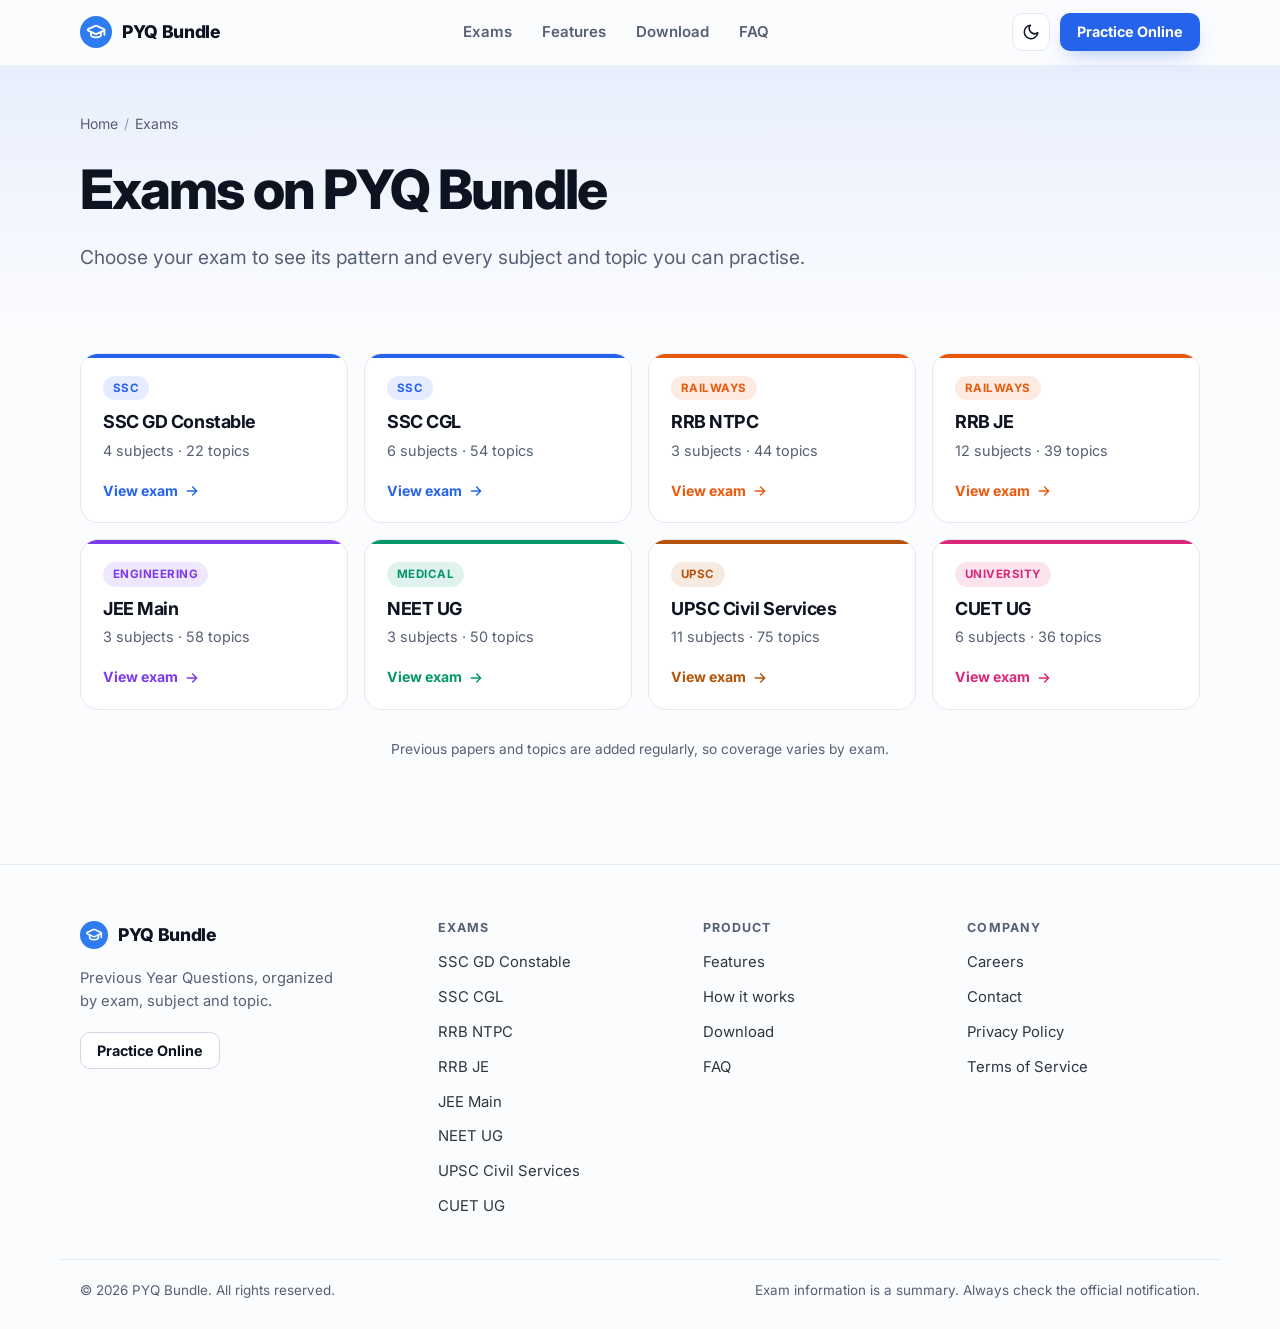
==== commit 7b416a22: "added cariers page" ====
--- a/exams/index.html
+++ b/exams/index.html
@@ -115,13 +115,13 @@
           <li><a href="../#features">Features</a></li>
           <li><a href="../#how">How it works</a></li>
           <li><a href="../#download">Download</a></li>
-          <li data-ea><a href="../#early-access">Early Tester Program</a></li>
           <li><a href="../#faq">FAQ</a></li>
         </ul>
       </nav>
       <nav aria-label="Company">
         <h2 class="footer-h">Company</h2>
         <ul class="footer-list">
+          <li><a href="../careers.html">Careers</a></li>
           <li><a href="../contact.html">Contact</a></li>
           <li><a href="../privacy.html">Privacy Policy</a></li>
           <li><a href="../terms.html">Terms of Service</a></li>
--- a/css/styles.css
+++ b/css/styles.css
@@ -405,51 +405,7 @@
 .qr-card p { margin-top: 10px; font-size: .82rem; font-weight: 600; color: #333; }
 .qr svg { display: block; width: 160px; height: 160px; }
 
-/* Early tester program */
-.ea-panel {
-  position: relative; isolation: isolate; overflow: hidden;
-  padding: 64px 56px;
-  color: #fff;
-  background: linear-gradient(140deg, #0b1633 0%, #10245a 55%, #1d4ed8 130%);
-  border-radius: 32px;
-}
-.ea-glow {
-  position: absolute; inset: 0; z-index: -1;
-  background:
-    radial-gradient(40% 50% at 85% 0%, rgba(96, 165, 250, .35), transparent 70%),
-    radial-gradient(35% 45% at 5% 100%, rgba(245, 158, 11, .18), transparent 70%);
-}
-.ea-head { max-width: 680px; margin: 0 auto; text-align: center; }
-.ea-head p:not(.eyebrow) { margin-top: 14px; font-size: 1.07rem; color: rgba(255, 255, 255, .8); }
-.eyebrow-amber { color: #fcd34d; }
-.reward {
-  display: flex; align-items: center; gap: 20px;
-  max-width: 660px; margin: 36px auto 0; padding: 22px 26px;
-  background: rgba(255, 255, 255, .07);
-  border: 1px solid rgba(252, 211, 77, .35); border-radius: 22px;
-}
-.reward-icon {
-  display: grid; place-items: center; flex: none; width: 60px; height: 60px;
-  font-size: 1.9rem; background: linear-gradient(135deg, #fcd34d, #f59e0b); border-radius: 16px;
-}
-.reward h3 { font-size: clamp(1.15rem, 2.4vw, 1.45rem); font-weight: 800; color: #fde68a; }
-.reward p { margin-top: 4px; color: rgba(255, 255, 255, .8); font-size: .95rem; }
-.steps { display: grid; grid-template-columns: repeat(5, 1fr); gap: 18px; margin: 44px 0 0; padding: 0; list-style: none; }
-.step { position: relative; padding: 22px 18px; background: rgba(255, 255, 255, .05); border: 1px solid rgba(255, 255, 255, .12); border-radius: 18px; }
-.step:not(:last-child)::after {
-  content: "→"; position: absolute; top: 50%; right: -15px; z-index: 1;
-  transform: translateY(-50%); font-weight: 700; color: rgba(255, 255, 255, .45);
-}
-.step-num { display: grid; place-items: center; width: 36px; height: 36px; margin-bottom: 14px; font-weight: 800; color: #10245a; background: #fff; border-radius: 50%; }
-.step:last-child { border-color: rgba(252, 211, 77, .45); background: rgba(252, 211, 77, .08); }
-.step:last-child .step-num { color: #1f1300; background: linear-gradient(135deg, #fcd34d, #f59e0b); }
-.step h3 { font-size: 1rem; font-weight: 700; }
-.step p { margin-top: 6px; font-size: .9rem; color: rgba(255, 255, 255, .72); }
-
-/* Registration form */
-.reg-grid { display: grid; grid-template-columns: 1fr 1.15fr; gap: 56px; align-items: start; margin-top: 56px; }
-.reg-copy { padding-top: 12px; }
-.reg-copy h2 { font-size: clamp(1.6rem, 3.4vw, 2.2rem); }
+/* Forms */
 .checklist { margin: 28px 0 0; padding: 0; list-style: none; }
 .checklist li { display: flex; align-items: center; gap: 12px; padding: 7px 0; font-weight: 600; }
 .checklist svg {
@@ -638,6 +594,49 @@
 .contact-item h2 { font-size: 1.05rem; }
 .contact-item p { margin-top: 4px; font-size: .92rem; color: var(--muted); }
 
+/* ---------- Careers ---------- */
+.section-tight-y { padding: 56px 0; }
+.hiring-band {
+  display: flex; flex-wrap: wrap; align-items: center; justify-content: space-between; gap: 24px;
+  padding: 36px 40px; background: var(--surface); border: 1px solid var(--border); border-left: 4px solid var(--success); border-radius: 24px;
+}
+.hiring-band h2 { font-size: clamp(1.5rem, 3vw, 2rem); }
+.hiring-band .section-sub { margin-top: 8px; }
+.careers-hero h1 { margin-top: 0; }
+.careers-grid { display: grid; grid-template-columns: 1.1fr 1fr; gap: 40px; align-items: start; }
+.job-card { padding: 32px; background: var(--surface); border: 1px solid var(--border); border-radius: 24px; }
+.job-head { display: flex; justify-content: space-between; align-items: flex-start; gap: 16px; }
+.job-head h2 { margin-top: 10px; font-size: clamp(1.5rem, 3vw, 2rem); }
+.job-card h3 { margin: 28px 0 10px; font-size: 1.08rem; }
+.job-tags { display: flex; flex-wrap: wrap; gap: 8px; margin: 18px 0 0; padding: 0; list-style: none; }
+.job-tags li { padding: 6px 12px; font-size: .85rem; font-weight: 600; color: var(--muted); background: var(--bg-alt); border: 1px solid var(--border); border-radius: 999px; }
+.job-list { margin: 0; padding-left: 20px; color: var(--muted); }
+.job-list li { margin: 7px 0; }
+.hire-steps { display: grid; gap: 10px; margin: 0; padding: 0; list-style: none; counter-reset: hire; }
+.hire-steps li { counter-increment: hire; position: relative; display: flex; flex-direction: column; padding: 12px 14px 12px 52px; background: var(--bg-alt); border-radius: 12px; }
+.hire-steps li::before {
+  content: counter(hire); position: absolute; left: 14px; top: 50%; transform: translateY(-50%);
+  display: grid; place-items: center; width: 26px; height: 26px; font-size: .85rem; font-weight: 800;
+  color: var(--primary); background: var(--primary-soft); border-radius: 50%;
+}
+.hire-steps span { font-size: .9rem; color: var(--muted); }
+.form-title { margin-bottom: 20px; font-size: 1.35rem; }
+#apply { position: sticky; top: 84px; }
+fieldset.field { margin: 0 0 18px; padding: 0; border: 0; min-width: 0; }
+fieldset.field legend { margin-bottom: 8px; padding: 0; font-size: .92rem; font-weight: 600; }
+.chip-checks { display: flex; flex-wrap: wrap; gap: 8px; }
+.chip-checks label { cursor: pointer; }
+.chip-checks input { position: absolute; opacity: 0; pointer-events: none; }
+.chip-checks span {
+  display: inline-block; padding: 8px 14px; font-size: .9rem; font-weight: 600;
+  background: var(--bg); border: 1px solid var(--border-strong); border-radius: 999px;
+  transition: background-color .15s ease, border-color .15s ease, color .15s ease;
+}
+.chip-checks input:checked + span { color: var(--primary); background: var(--primary-soft); border-color: var(--primary); }
+.chip-checks input:focus-visible + span { outline: 3px solid var(--ring); outline-offset: 2px; }
+.check a { color: var(--primary); }
+#e-consent { margin: -10px 0 16px; }
+
 /* ---------- 5. Animations ---------- */
 .js .reveal { opacity: 0; transform: translateY(18px); transition: opacity .6s ease, transform .6s ease; transition-delay: calc(var(--d, 0) * 80ms); }
 .js .reveal.in { opacity: 1; transform: none; }
@@ -664,18 +663,13 @@
   .feature.f-lg, .feature.f-wide { grid-column: span 1; }
   .how-steps { grid-template-columns: repeat(3, 1fr); }
   .how-steps li:not(:last-child)::after { display: none; }
-  .steps { grid-template-columns: 1fr; gap: 26px; max-width: 460px; margin-left: auto; margin-right: auto; }
-  .step { display: grid; grid-template-columns: auto 1fr; column-gap: 14px; align-items: center; }
-  .step-num { grid-row: span 2; margin: 0; }
-  .step p { margin-top: 2px; }
-  .step:not(:last-child)::after { content: "↓"; top: auto; right: auto; bottom: -24px; left: 50%; transform: translateX(-50%); }
   .footer-grid { grid-template-columns: 1fr 1fr; }
 }
 
 @media (max-width: 860px) {
   .section { padding: 72px 0; }
   .hero { padding: 56px 0 56px; }
-  .hero-grid, .reg-grid, .exam-grid, .download-panel { grid-template-columns: 1fr; gap: 40px; }
+  .hero-grid, .careers-grid, .exam-grid, .download-panel { grid-template-columns: 1fr; gap: 40px; }
   .hero-copy { text-align: center; }
   .hero-copy .lead { margin-left: auto; margin-right: auto; }
   .hero-copy .cta-left { justify-content: center; }
@@ -683,7 +677,7 @@
   .exam-grid-cards { grid-template-columns: repeat(2, 1fr); }
   .download-panel { padding: 36px 26px; }
   .qr-card { justify-self: start; }
-  .ea-panel { padding: 52px 26px; border-radius: 26px; }
+  #apply { position: static; }
 }
 
 @media (max-width: 640px) {
@@ -702,12 +696,13 @@
   .stat-card:last-child:nth-child(odd) { grid-column: 1 / -1; }
   .row-2 { grid-template-columns: 1fr; gap: 0; }
   .form-card { padding: 22px 18px; border-radius: 20px; }
-  .ea-panel { padding: 40px 18px; }
-  .reward { flex-direction: column; text-align: center; padding: 22px 18px; }
   .footer-grid { grid-template-columns: 1fr 1fr; gap: 28px; }
   .footer-brand { grid-column: 1 / -1; }
   .toc ol { columns: 1; }
   .contact-grid { grid-template-columns: 1fr; }
+  .job-card { padding: 22px 18px; }
+  .hiring-band { padding: 26px 20px; }
+  .hiring-band .btn { width: 100%; }
   .exam-cta-band { padding: 22px; }
   .exam-cta-band .btn { width: 100%; }
 }
